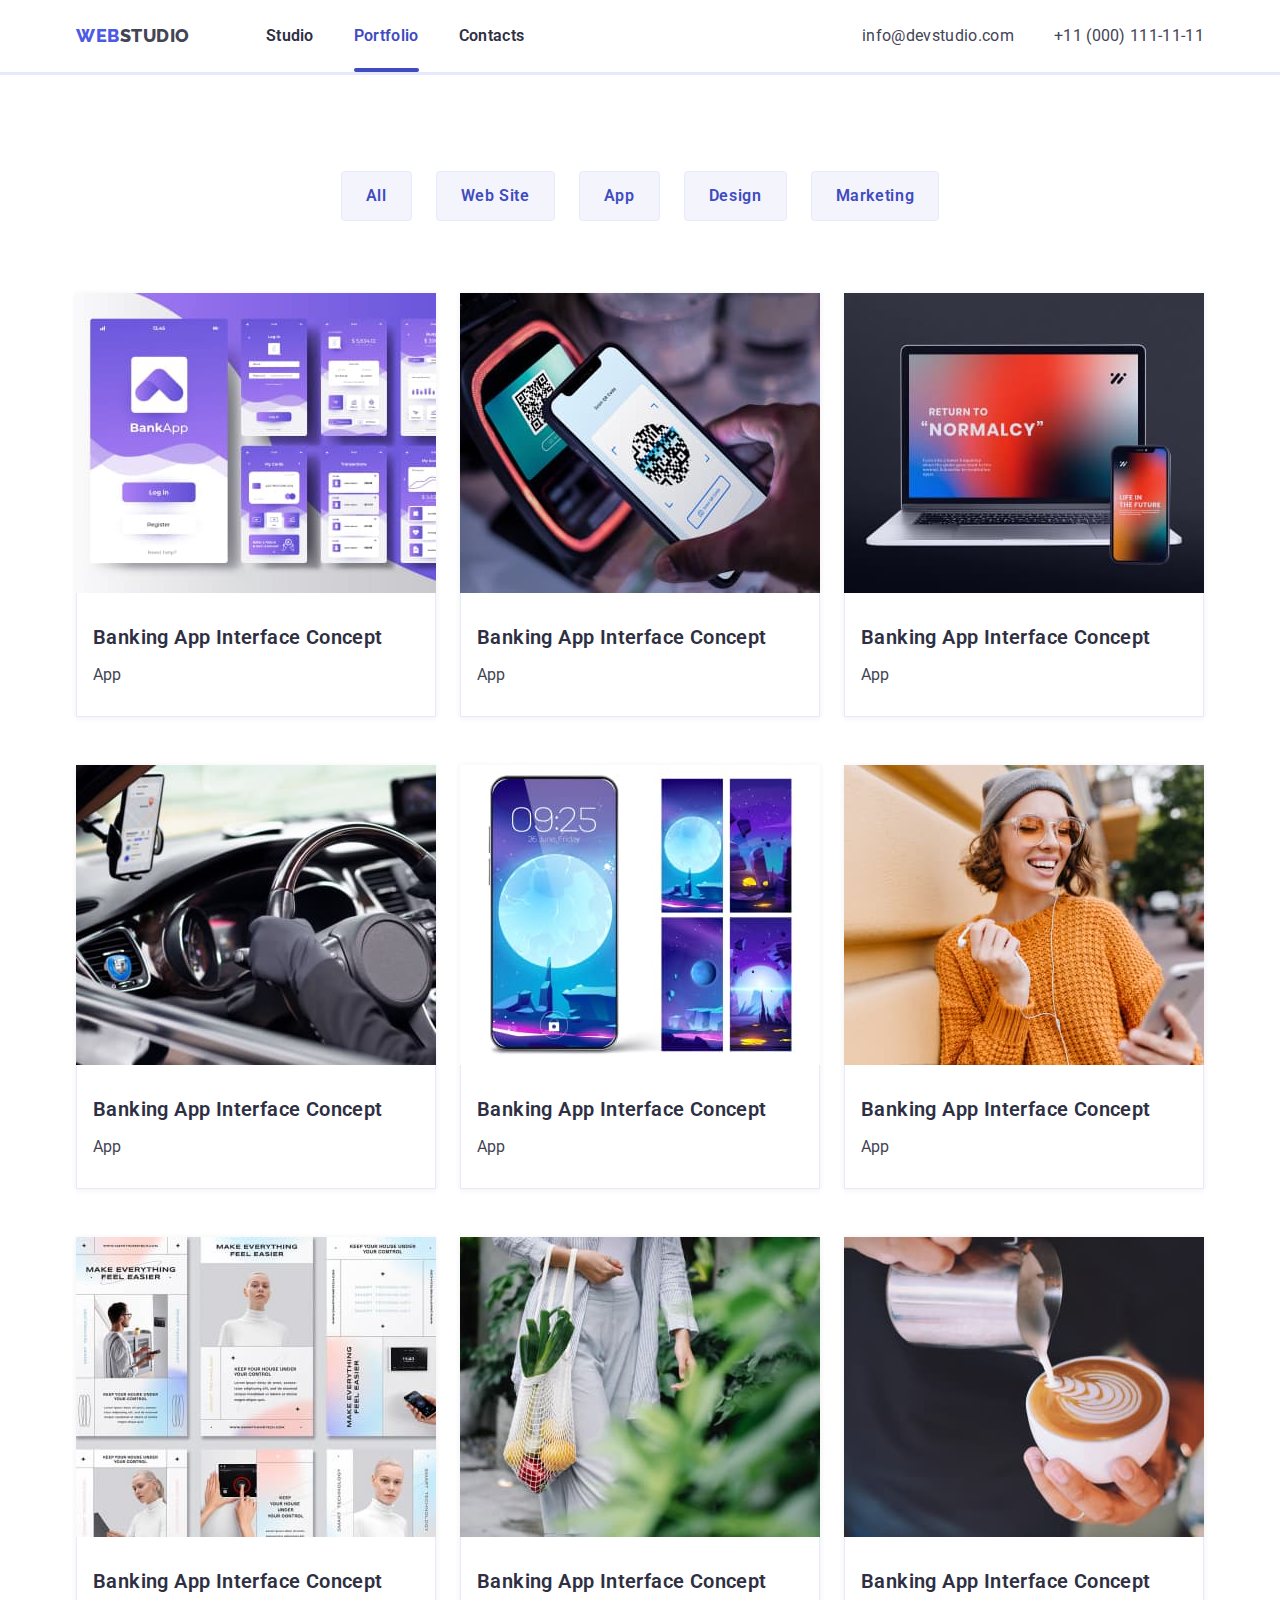
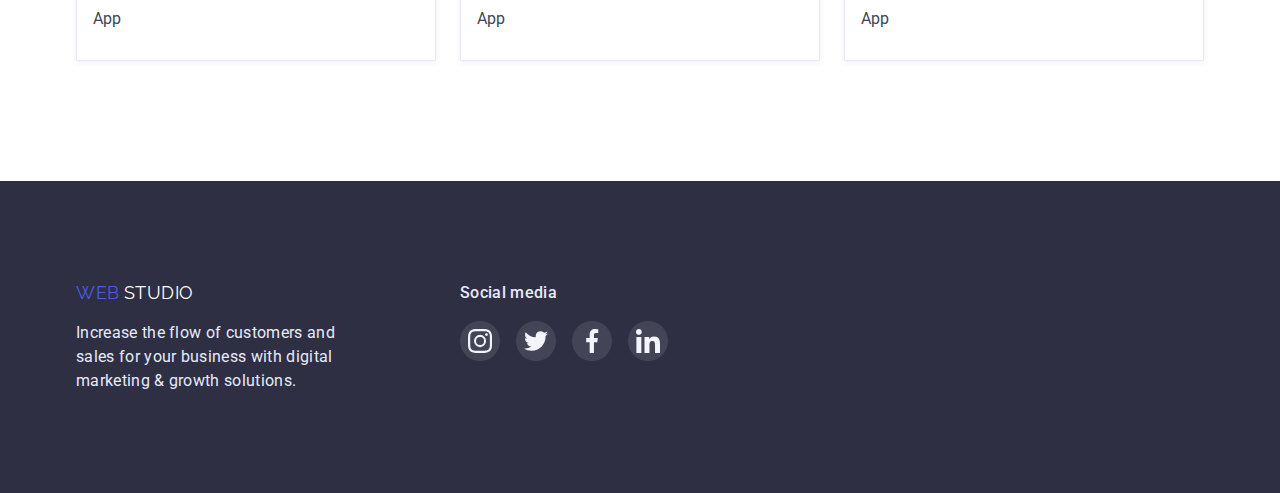
==== portfolio.html @ e3a9d089 "d" ====
<!DOCTYPE html>
<html lang="en">
  <head>
    <meta charset="UTF-8" />
    <meta http-equiv="X-UA-Compatible" content="IE=edge" />
    <meta name="viewport" content="width=device-width, initial-scale=1.0" />
    <title>Document</title>
    

    <link rel="preconnect" href="https://fonts.googleapis.com" />
    <link rel="preconnect" href="https://fonts.gstatic.com" crossorigin />
    <link
      href="https://fonts.googleapis.com/css2?family=Raleway:wght@800&family=Roboto:wght@400;500;700;900&display=swap"
      rel="stylesheet"
    />
    <link
      rel="stylesheet"
      href="https://cdnjs.cloudflare.com/ajax/libs/modern-normalize/1.1.0/modern-normalize.min.css"
    />
    <link rel="stylesheet" href="./css/styles.css" />
  </head>
  <body>
    <header class="header">
      <div class="container container-flex">
        <nav class="header-navigation">
          <a class="header-logo link" href="./index.html">
            <span class="logo-web">Web</span>
            <span class="logo-studio">Studio</span></a
          >

          <ul class="header-list list">
            <li class="header-item">
              <a class="header-link link" href="./index.html">Studio</a>
            </li>
            <li class="header-item">
              <a class="header-link link current" href="./portfolio.html"
                >Portfolio</a
              >
            </li>
            <li class="header-item">
              <a class="header-link link" href="">Contacts</a>
            </li>
          </ul>
        </nav>
        <ul class="contacts-list list">
          <li>
            <a class="header-mail link" href="mailto:info@devstudio.com"
              >info@devstudio.com</a
            >
          </li>
          <li>
            <a class="header-tel link" href="tel:+110001111111"
              >+11 (000) 111-11-11</a
            >
          </li>
        </ul>
      </div>
    </header>
    <main>
      <section class="prtf-card">
        <div class="container">
          <h1 class="visually-hidden">Examples of webstudio work</h1>
          <ul class="button-list">
            <li><button type="button" class="button">All</button></li>
            <li><button type="button" class="button">Web Site</button></li>
            <li><button type="button" class="button">App</button></li>
            <li><button type="button" class="button">Design</button></li>
            <li><button type="button" class="button">Marketing</button></li>
          </ul>

          <ul class="list card-list">
            <li class="list-element">
              <a href="#" class="link cards">
                <div class="overlay">
                  <img
                    src="./images2/bankingappinterfaceconcept.jpg"
                    alt="Banking App Interface Concept"
                    width="360"
                  />

                  <p class="about-overlay">
                    14 Stylish and User-Friendly App Design Concepts · Task
                    Manager App · Calorie Tracker App · Exotic Fruit Ecommerce
                    App · Cloud Storage App
                  </p>
                </div>
                <div class="borders">
                  <h2 class="list-headlines">Banking App Interface Concept</h2>
                  <p class="paragraphes-portfolio">App</p>
                </div>
              </a>
            </li>
            <li class="list-element">
              <a href="#" class="link cards">
                <div class="overlay">
                  <img
                    src="./images2/two.jpg"
                    alt="Banking App Interface Concept"
                    width="360"
                  />

                  <p class="about-overlay">
                    14 Stylish and User-Friendly App Design Concepts · Task
                    Manager App · Calorie Tracker App · Exotic Fruit Ecommerce
                    App · Cloud Storage App
                  </p>
                </div>
                <div class="borders">
                  <h2 class="list-headlines">Banking App Interface Concept</h2>
                  <p class="paragraphes-portfolio">App</p>
                </div>
              </a>
            </li>
            <li class="list-element">
              <a href="#" class="link cards">
                <div class="overlay">
                  <img
                    src="./images2/meditaionapp.jpg"
                    alt="Banking App Interface Concept"
                    width="360"
                  />

                  <p class="about-overlay">
                    14 Stylish and User-Friendly App Design Concepts · Task
                    Manager App · Calorie Tracker App · Exotic Fruit Ecommerce
                    App · Cloud Storage App
                  </p>
                </div>
                <div class="borders">
                  <h2 class="list-headlines">Banking App Interface Concept</h2>
                  <p class="paragraphes-portfolio">App</p>
                </div>
              </a>
            </li>
            <li class="list-element">
              <a href="#" class="link cards">
                <div class="overlay">
                  <img
                    src="./images2/taxiservice.jpg"
                    alt="Banking App Interface Concept"
                    width="360"
                  />

                  <p class="about-overlay">
                    14 Stylish and User-Friendly App Design Concepts · Task
                    Manager App · Calorie Tracker App · Exotic Fruit Ecommerce
                    App · Cloud Storage App
                  </p>
                </div>
                <div class="borders">
                  <h2 class="list-headlines">Banking App Interface Concept</h2>
                  <p class="paragraphes-portfolio">App</p>
                </div>
              </a>
            </li>
            <li class="list-element">
              <a href="#" class="link cards">
                <div class="overlay">
                  <img
                    src="./images2/screenillustrations.jpg"
                    alt="Banking App Interface Concept"
                    width="360"
                  />

                  <p class="about-overlay">
                    14 Stylish and User-Friendly App Design Concepts · Task
                    Manager App · Calorie Tracker App · Exotic Fruit Ecommerce
                    App · Cloud Storage App
                  </p>
                </div>
                <div class="borders">
                  <h2 class="list-headlines">Banking App Interface Concept</h2>
                  <p class="paragraphes-portfolio">App</p>
                </div>
              </a>
            </li>
            <li class="list-element">
              <a href="#" class="link cards">
                <div class="overlay">
                  <img
                    src="./images2/onlinecourses.jpg"
                    alt="Banking App Interface Concept"
                    width="360"
                  />

                  <p class="about-overlay">
                    14 Stylish and User-Friendly App Design Concepts · Task
                    Manager App · Calorie Tracker App · Exotic Fruit Ecommerce
                    App · Cloud Storage App
                  </p>
                </div>
                <div class="borders">
                  <h2 class="list-headlines">Banking App Interface Concept</h2>
                  <p class="paragraphes-portfolio">App</p>
                </div>
              </a>
            </li>
            <li class="list-element">
              <a href="#" class="link cards">
                <div class="overlay">
                  <img
                    src="./images2/instagramstoriesconcept.jpg"
                    alt="Banking App Interface Concept"
                    width="360"
                  />

                  <p class="about-overlay">
                    14 Stylish and User-Friendly App Design Concepts · Task
                    Manager App · Calorie Tracker App · Exotic Fruit Ecommerce
                    App · Cloud Storage App
                  </p>
                </div>
                <div class="borders">
                  <h2 class="list-headlines">Banking App Interface Concept</h2>
                  <p class="paragraphes-portfolio">App</p>
                </div>
              </a>
            </li>
            <li class="list-element">
              <a href="#" class="link cards">
                <div class="overlay">
                  <img
                    src="./images2/organicfood.jpg"
                    alt="Banking App Interface Concept"
                    width="360"
                  />

                  <p class="about-overlay">
                    14 Stylish and User-Friendly App Design Concepts · Task
                    Manager App · Calorie Tracker App · Exotic Fruit Ecommerce
                    App · Cloud Storage App
                  </p>
                </div>
                <div class="borders">
                  <h2 class="list-headlines">Banking App Interface Concept</h2>
                  <p class="paragraphes-portfolio">App</p>
                </div>
              </a>
            </li>
            <li class="list-element">
              <a href="#" class="link cards">
                <div class="overlay">
                  <img
                    src="./images2/freshcoffee.jpg"
                    alt="Banking App Interface Concept"
                    width="360"
                  />

                  <p class="about-overlay">
                    14 Stylish and User-Friendly App Design Concepts · Task
                    Manager App · Calorie Tracker App · Exotic Fruit Ecommerce
                    App · Cloud Storage App
                  </p>
                </div>
                <div class="borders">
                  <h2 class="list-headlines">Banking App Interface Concept</h2>
                  <p class="paragraphes-portfolio">App</p>
                </div>
              </a>
            </li>
          </ul>
        </div>
      </section>
    </main>
    <footer class="footer">
      <div class="container ftr">
        <div class="socaial-one">
          <a class="ftr-logo link" href="./index.html">
            <span class="logo-web">Web</span>
            <span class="logo-studio logo-studio-footer">Studio</span></a
          >

          <p class="footer-content">
            Increase the flow of customers and sales for your business with
            digital marketing & growth solutions.
          </p>
        </div>

        <div class="socaial-two">
          <span class="social-media">Social media</span>
          <ul class="ftr-soc-list list">
            <li class="ftr-soc-item">
              <a href="" class="ftr-soc-link link">
                <svg class="svg-ftr" width="24" height="24">
                  <use href="./images/symbol-defs.svg#icon-instagram"></use>
                </svg>
              </a>
            </li>
            <li class="ftr-soc-item">
              <a href="" class="ftr-soc-link link">
                <svg class="svg-ftr" width="24" height="24">
                  <use href="./images/symbol-defs.svg#icon-twitter"></use>
                </svg>
              </a>
            </li>
            <li class="ftr-soc-item">
              <a href="" class="ftr-soc-link link">
                <svg class="svg-ftr" width="24" height="24">
                  <use href="./images/symbol-defs.svg#icon-facebook"></use>
                </svg>
              </a>
            </li>
            <li class="ftr-soc-item">
              <a href="" class="ftr-soc-link link">
                <svg class="svg-ftr" width="24" height="24">
                  <use href="./images/symbol-defs.svg#icon-linkedin"></use>
                </svg>
              </a>
            </li>
          </ul>
        </div>
      </div>
    </footer>
  </body>
</html>
---- css/styles.css ----
* {
  box-sizing: border-box;
}
:root {
  --primary-text-color: #2e2f42;
  --secondary-text-color: #434455;
  --dark-text-color: #8f95a5;
  --primary-button-color: #4d5ae5;
  --secondary-button-color: #404bbf;
  --white-color: #fff;
  --primary-font-family: "Roboto", sans-serif;
  --logo-font: "Raleway", sans-serif;
  --footer-text-color: #e7e9fc;
  --back-button-color: #f4f4fd;
  --soc-bg-color: #4d5ae5;
}
body {
  color: var(--primary-text-color);
  font-family: var(--primary-font-family);
}
h1,
h2,
h3,
h4,
h5,
h6,
p {
  margin-top: 0;
}

.link {
  text-decoration: none;
}

/* card list portfolio */
.card-list {
  display: flex;
  flex-wrap: wrap;
  gap: 48px 24px;

  text-decoration: none;
}

.list-element {
  display: block;
  max-width: 100%;
  height: auto;
}

.cards {
  display: block;
  box-shadow: 0px 1px 6px rgba(46, 47, 66, 0.08);
}
.cards:hover,
.cards:focus {
  box-shadow: 0px 1px 6px rgba(46, 47, 66, 0.08),
    0px 1px 1px rgba(46, 47, 66, 0.16), 0px 2px 1px rgba(46, 47, 66, 0.08);
}
.overlay {
  position: relative;
  overflow: hidden;
}
.about-overlay {
  position: absolute;

  top: 0;
  left: 0;
  width: 100%;
  height: 100%;

  padding-top: 40px;
  padding-right: 32px;
  padding-left: 32px;
  font-weight: 400;
  font-size: 16px;
  line-height: 1.5;
  letter-spacing: 0.02em;
  color: #f4f4fd;

  transform: translateY(100%);
  transition: transform 250ms cubic-bezier(0.4, 0, 0.2, 1);

  background-color: #4d5ae5;
}
.cards:hover .about-overlay,
.cards:focus .about-overlay {
  transform: translateY(0);
}

.borders {
  border: 1px solid var(--footer-text-color);
  border-top: none;
  padding-top: 32px;
  padding-left: 16px;
  padding-bottom: 32px;
}

.list {
  list-style: none;
  margin: 0;
  padding: 0;
}

.header {
  border-bottom: solid var(--footer-text-color);
}
.name-stuff {
  text-align: center;
  padding-top: 32px;
  padding-bottom: 32px;

  background-color: var(--white-color);
  box-shadow: 0px 1px 6px rgba(46, 47, 66, 0.08),
    0px 1px 1px rgba(46, 47, 66, 0.16), 0px 2px 1px rgba(46, 47, 66, 0.08);
}
.stuff-soc-list {
  display: flex;
  justify-content: center;
  gap: 24px;
}
.stuff-soc-item {
  width: 40px;
  height: 40px;
}
/* width="64" height="64" */
.stuff-soc-link {
  width: 100%;
  height: 100%;
  background-color: var(--soc-bg-color);
  border-radius: 50%;
  display: flex;
  align-items: center;
  justify-content: center;
  transition: background-color 250ms cubic-bezier(0.4, 0, 0.2, 1);
}

.stuff-soc-link:hover {
  background-color: var(--secondary-button-color);
}

.our-stuff-section {
  background-color: var(--back-button-color);
  padding-top: 120px;
  padding-bottom: 72px;
}

.our-work {
  font-weight: 700;
  font-size: 36px;
  line-height: 1.11;
  /* identical to box height, or 111% */

  text-align: center;
  letter-spacing: 0.02em;
  text-transform: capitalize;

  /* NAVY BLUE */
  padding-bottom: 120px;
  margin-bottom: 0;
}
.work {
  padding-bottom: 0;
  margin-bottom: 72px;
}
.working {
  padding-top: 0;
  margin-bottom: 72px;
}
.customers-section {
  padding-top: 130px;
  padding-bottom: 120px;
}
.customers-headline {
  font-weight: 700;
  font-size: 36px;
  line-height: 1.11;
  /* identical to box height, or 111% */

  text-align: center;
  letter-spacing: 0.02em;
  margin-bottom: 72px;
}
.customers {
  display: flex;
  gap: 24px;
}

.customers-list {
  width: calc((100%-120px / 6));
  height: 88px;
}
.customers-link {
  width: 100%;
  height: 100%;
  border: 1px solid #8e8f99;
  border-radius: 4px;
  display: flex;
  align-items: center;
  justify-content: center;
  color: #8e8f99;
}
.customers-icon {
  fill: currentColor;
  transition: fill 250ms cubic-bezier(0.4, 0, 0.2, 1);
}
.customers-link:hover .customers-icon {
  fill: #404bbf;
}

.customers-link:hover {
  border-color: var(--secondary-button-color);
}

.our-team {
  display: flex;
  gap: 24px;
}

.container {
  margin-left: auto;
  margin-right: auto;
  padding-left: 15px;
  padding-right: 15px;
  width: 1158px;
}
.container-flex {
  display: flex;
  align-items: center;
}

.header-logo,
.header-link,
.header-tel,
.header-tel {
  padding-top: 24px;
  padding-bottom: 24px;
  display: inline-block;
}
.header-link {
  font-weight: 600;
  font-size: 16px;
  line-height: 1.5;
  letter-spacing: 0.02em;
  color: var(--primary-text-color);
  position: relative;
  transition: color 250ms cubic-bezier(0.4, 0, 0.2, 1);
}
.current {
  color: #404bbf;
}
.header-link.current::after {
  content: "";
  position: absolute;
  width: 100%;
  background-color: #404bbf;
  height: 4px;
  left: 0;
  bottom: 0;
  border-radius: 2px;
}
.header-link:hover,
.header-link:focus {
  color: var(--secondary-button-color);
}

.header-list {
  display: flex;
  gap: 40px;
}

.contacts-list {
  display: flex;
  margin-left: auto;
  align-items: center;
}

.logo-studio.logo-studio-footer {
  color: var(--white-color);
}
img {
  display: block;
}
.visually-hidden {
  position: absolute;
  white-space: nowrap;
  width: 1px;
  height: 1px;
  overflow: hidden;
  border: 0;
  padding: 0;
  clip: rect(0 0 0 0);
  clip-path: inset(50%);
  margin: -1px;
}
.prtf-card {
  padding-top: 96px;

  padding-bottom: 120px;
}

.header-logo {
  font-weight: 800;
  font-family: Raleway;
  margin-left: auto;
  margin-right: auto;
  display: flex;
  margin-right: 76px;
}

.logo-web {
  font-size: 18px;
  line-height: 1.33;
  /* identical to box height, or 133% */

  align-items: center;
  letter-spacing: 0.03em;
  text-transform: uppercase;

  /* IRIS */

  color: var(--primary-button-color);
}
.logo-studio {
  font-size: 18px;
  line-height: 1.33;
  /* identical to box height, or 133% */

  align-items: center;
  letter-spacing: 0.03em;
  text-transform: uppercase;

  /* IRIS */

  color: var(--secondary-text-color);
}

.header-navigation {
  display: flex;
  align-items: center;
}

.header-mail {
  margin-right: 40px;
  transition: color 250ms cubic-bezier(0.4, 0, 0.2, 1);

  font-weight: 400;
  font-size: 16px;
  line-height: 1.5;
  letter-spacing: 0.02em;
  color: var(--secondary-text-color);
}
.header-mail:hover {
  color: var(--secondary-button-color);
}
.header-tel {
  font-weight: 400;
  font-size: 16px;
  line-height: 1.5;
  letter-spacing: 0.02em;

  color: var(--secondary-text-color);
}
.header-tel:hover {
  color: var(--secondary-button-color);
}
.our-skills {
  font-weight: 500;
  font-size: 20px;
  line-height: 1.2;
  /* identical to box height, or 120% */

  letter-spacing: 0.02em;
}
.our-stuff {
  font-weight: 500;
  font-size: 20px;
  line-height: 1.2;

  text-align: center;
  letter-spacing: 0.02em;
  margin-bottom: 8px;
}
.paragraphes {
  margin-bottom: 0;
  font-weight: 400;
  font-size: 16px;
  line-height: 1.5;
  /* or 150% */

  letter-spacing: 0.02em;

  max-width: 264px;

  width: 264px;

  /* SLATE */
}
.pr {
  margin-bottom: 8px;
  font-weight: 400;
  font-size: 16px;
  line-height: 1.5;
  /* or 150% */

  letter-spacing: 0.02em;

  max-width: 264px;

  width: 264px;
}
.paragraphes-portfolio {
  color: var(--secondary-text-color);
  margin-bottom: 0;
}
.skills {
  margin-top: 8px;
  margin-bottom: 8px;
}
.our-team-section {
  padding-top: 120px;
  padding-bottom: 120px;
}

.svg-item {
  display: flex;
  align-items: center;
  justify-content: center;
  height: 112px;
  background-color: #f4f4fd;
}

.list-skills {
  display: flex;
  gap: 24px;
  /* margin-top: 120px; */
}
/* .list-skills-item:nth-child(1)::before {
  content: "";
  display: inline-block;
  width: 264px;
  height: 112px;
  background-image: url(../our-skills/antenna1.svg);
  background-repeat: no-repeat;
  background-position: center;
  background-color: #f4f4fd;
}
.list-skills-item:nth-child(2)::before {
  content: "";
  display: inline-block;
  width: 264px;
  height: 112px;
  background-image: url(../our-skills/clock1.svg);
  background-repeat: no-repeat;
  background-position: center;
  background-color: #f4f4fd;
}
.list-skills-item:nth-child(3)::before {
  content: "";
  display: inline-block;
  width: 264px;
  height: 112px;
  background-image: url(../our-skills/diagram1.svg);
  background-repeat: no-repeat;
  background-position: center;
  background-color: #f4f4fd;
}
.list-skills-item:nth-child(4)::before {
  content: "";
  display: inline-block;
  width: 264px;
  height: 112px;
  background-image: url(../our-skills/astronaut.svg);
  background-repeat: no-repeat;
  background-position: center;
  background-color: #f4f4fd;
} */
.svg-skills {
  width: 264px;
  height: 112px;
  background-color: #f4f4fd;
  display: flex;
  align-items: center;
  justify-content: center;
}

.button {
  font-weight: 600;
  font-size: 16px;
  line-height: 1.5;
  align-items: center;
  letter-spacing: 0.04em;
  color: var(--secondary-button-color);
  background: var(--back-button-color);
  cursor: pointer;
  border-radius: 4px;
  border: 1px solid var(--footer-text-color);
  padding-top: 12px;
  padding-right: 24px;
  padding-bottom: 12px;
  padding-left: 24px;
  transition: background-color, color, border-color, box-shadow,
    250ms cubic-bezier(0.4, 0, 0.2, 1);
}
.button:hover,
.button:focus {
  background-color: var(--secondary-button-color);
  color: var(--white-color);
  border-color: #404bbf;
  box-shadow: 0px 1px 6px rgba(46, 47, 66, 0.08),
    0px 1px 1px rgba(46, 47, 66, 0.16), 0px 2px 1px rgba(46, 47, 66, 0.08);
}
.backdrop {
  position: fixed;
  transition: 250ms cubic-bezier(0.4, 0, 0.2, 1);
  opacity: 1;

  top: 0;
  left: 0;
  width: 100%;
  height: 100%;

  background-color: rgba(46, 47, 66, 0.4);
}
.backdrop.is-hidden {
  opacity: 0;
  pointer-events: none;
}
.modal {
  position: absolute;
  top: 50%;
  left: 50%;
  transform: translate(-50%, -50%) scale(1);
  transition: 250ms cubic-bezier(0.4, 0, 0.2, 1);

  width: 408px;
  background-color: #fcfcfc;
  border-radius: 4px;
  padding: 72px 24px 24px;
}

.close {
  position: absolute;
  top: 24px;
  right: 24px;
  width: 24px;
  height: 24px;
  border: 1px solid rgba(0, 0, 0, 0.1);
  border-radius: 50%;
  display: flex;
  align-items: center;
  justify-content: center;
  cursor: pointer;
  color: #000000;
  transition: background-color, 250ms cubic-bezier(0.4, 0, 0.2, 1);
}
.close-svg {
  fill: currentColor;
  transition: fill, 250ms cubic-bezier(0.4, 0, 0.2, 1);
}
.close:hover .close-svg {
  fill: #fff;
}
.close:hover {
  background-color: #404bbf;
}
.modal-title {
  margin-bottom: 14px;
  font-weight: 500;
  font-size: 16px;
  line-height: 1.5;
  /* identical to box height, or 150% */

  text-align: center;
  letter-spacing: 0.02em;

  /* NAVY BLUE */

  color: #2e2f42;
}
.label-inp {
  font-weight: 400;
  font-size: 12px;
  line-height: 1.16;
  letter-spacing: 0.01em;
  color: #8e8f99;
}
.modal-field {
  text-align: left;
  margin-bottom: 8px;
}
.modal-field:nth-last-child(3) {
  margin-bottom: 16px;
}

.modal-input {
  width: 100%;
  height: 40px;
  background-color: transparent;
  border: 1px solid rgba(33, 33, 33, 0.2);
  border-radius: 4px;
  padding: 0px 0px 0px 38px;

  font-weight: 400;
  font-size: 12px;
  line-height: 1.33;
  /* identical to box height, or 133% */

  letter-spacing: 0.04em;

  /* LIGHT SLATE */

  color: rgba(117, 117, 117, 0.5);
  outline: transparent;
}

.modal-input:focus {
  border-color: #4d5ae5;
}
.modal-input:focus + .input-svg {
  fill: #404bbf;
}

.input-wrap {
  position: relative;
}
.input-svg {
  position: absolute;
  left: 19px;
  top: 14px;
  fill: #2e2f42;
}

.modal-comment::placeholder {
  font-weight: 400;
  font-size: 12px;
  line-height: 1.33;
  letter-spacing: 0.04em;
  color: rgba(117, 117, 117, 0.5);
}
.modal-comment {
  padding-top: 8px;
  padding-left: 16px;
  width: 100%;
  height: 120px;
  color: rgba(117, 117, 117, 0.5);

  border: 1px solid rgba(33, 33, 33, 0.2);
  background-color: transparent;
  border-radius: 4px;
  outline: transparent;
  resize: none;
}
.modal-comment:focus {
  border-color: #4d5ae5;
}
.modal-comment:focus::placeholder {
  color: transparent;
}
.label-inp {
  display: inline-block;
  margin-bottom: 4px;
}
.check-text {
  font-weight: 400;
  font-size: 12px;
  line-height: 1.33;
  /* identical to box height, or 133% */

  letter-spacing: 0.04em;

  color: #757575;
  display: flex;
  margin-bottom: 24px;
}
.check-text:hover,
.check-text:focus {
  color: #4d5ae5;
}
.sp {
  display: inline;
}

.check-text .ch2 {
  width: 16px;
  height: 16px;
  border: 2px solid #000000;
  border-radius: 3px;
  display: flex;
  align-items: center;
  justify-content: center;
  fill: transparent;
  margin-right: 8px;
}

.privacy:checked + .check-text .ch2 {
  fill: #f4f4fd;
  background-color: #404bbf;
  border: none;
}
.link-privacy {
  font-weight: 400;
  font-size: 12px;
  line-height: 1.33;
  /* identical to box height, or 133% */

  letter-spacing: 0.04em;

  color: #4d5ae5;
}
.button-submit {
  padding: 16px 64px 16px 64px;
  margin: 0 auto;
  display: flex;
  border: transparent;
  border-radius: 4px;
  box-shadow: 0px 4px 4px rgba(0, 0, 0, 0.15);
  font-family: inherit;
  font-weight: 500;
  font-size: 16px;
  line-height: 1.5;
  letter-spacing: 0.04em;
  background: #4d5ae5;
  color: #ffffff;
  cursor: pointer;
  transition: background-color, color, border-color, box-shadow,
    250ms cubic-bezier(0.4, 0, 0.2, 1);
}

.button-submit:hover {
  background-color: var(--secondary-button-color);
  color: var(--white-color);
  border-color: #404bbf;
  box-shadow: 0px 1px 6px rgba(46, 47, 66, 0.08),
    0px 1px 1px rgba(46, 47, 66, 0.16), 0px 2px 1px rgba(46, 47, 66, 0.08);
}

.button-list {
  justify-content: center;
  display: flex;
  gap: 24px;
  list-style: none;
  margin-top: 0;
  margin-bottom: 72px;
  padding-left: 0;
}

.list-headlines {
  font-weight: 600;
  font-size: 20px;
  line-height: 1.2;
  letter-spacing: 0.02em;
  color: var(--primary-text-color);
}

.headlines-section {
  text-align: center;
  padding-top: 188px;
  padding-bottom: 180px;
  margin: 0 auto;
}
.headlines-section {
  background-image: linear-gradient(
      rgba(46, 47, 66, 0.7),
      rgba(46, 47, 66, 0.7)
    ),
    url(../images/hero-bg.jpg);
  max-width: 1440px;
  background-repeat: no-repeat;
  background-position: center;
  background-size: cover;
}

.first-headlines {
  font-weight: 600;
  font-size: 56px;
  line-height: 1.07;
  letter-spacing: 0.02em;
  margin-bottom: 48px;
  color: var(--white-color);
  max-width: 494px;
  margin-left: auto;
  margin-right: auto;
}
/* card list index html */
.card-list-index {
  display: flex;
  gap: 24px;
}
.btn {
  font-family: inherit;
  font-weight: 600;
  font-size: 16px;
  line-height: 1.18;
  display: flex;
  align-items: center;
  letter-spacing: 0.04em;
  background: var(--primary-button-color);
  color: var(--white-color);
  cursor: pointer;
  border-radius: 4px;
  margin: 0 auto;
  padding: 15px 31px;
  border-color: transparent;
  transition: background-color 250ms cubic-bezier(0.4, 0, 0.2, 1);
}
.btn:hover {
  background-color: var(--secondary-button-color);
}

.footer {
  background-color: var(--primary-text-color);
  color: var(--footer-text-color);
  padding-top: 100px;
  padding-bottom: 100px;
  box-shadow: 0px 4px 4px rgba(0, 0, 0, 0.15);
}

.ftr-logo {
  font-family: Raleway;

  display: inline-block;
  margin-bottom: 16px;
  /* margin-right: 269px; */
}
.footer-content {
  font-weight: 400;
  font-size: 16px;
  line-height: 1.5;
  /* or 150% */

  letter-spacing: 0.02em;

  /* CORNFLOWER */

  max-width: 264px;
  margin-bottom: 0;
}
.ftr {
  display: flex;
}
.socaial-one {
  margin-right: 120px;
}

.social-media {
  display: block;

  display: inline-block;

  font-weight: 500;
  font-size: 16px;
  line-height: 1.5;
  /* identical to box height, or 150% */

  letter-spacing: 0.02em;
  margin-bottom: 16px;
}

.ftr-soc-list {
  display: flex;
  gap: 16px;

  /* justify-content: center; */
  margin-left: auto;
}
.ftr-soc-item {
  width: 40px;
  height: 40px;
  border-radius: 50%;
}
.ftr-soc-link {
  width: 40px;
  height: 40px;
  display: flex;
  border-radius: 50%;
  align-items: center;
  justify-content: center;
  background-color: rgba(255, 255, 255, 0.1);
  transition: background-color 250ms cubic-bezier(0.4, 0, 0.2, 1);
}

.ftr-soc-link:hover {
  background-color: #31d0aa;
}
.input-footer {
  display: block;
  margin-right: 24px;
  padding-left: 16px;
  width: 264px;
  height: 40px;
  border: 1px solid rgba(255, 255, 255, 0.3);
  border-radius: 4px;
  outline: transparent;
  background-color: inherit;
  font-weight: 400;
  font-size: 12px;
  line-height: 2;
  letter-spacing: 0.04em;
  color: rgba(255, 255, 255, 0.6);
}
.div4{
  margin-left: auto;
}

.sub-label {
  display: block;

  display: inline-block;

  font-weight: 500;
  font-size: 16px;
  line-height: 1.5;
  /* identical to box height, or 150% */

  letter-spacing: 0.02em;
  margin-bottom: 16px;
}

.button-subscribe {
  display: inline-flex;
  align-items: center;
  padding-left: 24px;
  padding-top: 8px;
  padding-bottom: 8px;
  padding-right: 24px;
  font-weight: 500;
  font-size: 16px;
  line-height: 1.5;
  letter-spacing: 0.04em;
  color: #ffffff;
  background: #4d5ae5;
  border: transparent;
  border-radius: 4px;
  cursor: pointer;
  transition: background-color, color, border-color, box-shadow,
    250ms cubic-bezier(0.4, 0, 0.2, 1);
}
.button-subscribe::after {
  content: "";
  width: 24px;
  height: 20px;
  background-image: url(../images/icon-send.svg);
  background-repeat: no-repeat;
  background-size: contain;
  margin-left: 16px;
}
.button-subscribe:hover {
  background-color: var(--secondary-button-color);
  color: var(--white-color);
  border-color: #404bbf;
  box-shadow: 0px 1px 6px rgba(46, 47, 66, 0.08),
    0px 1px 1px rgba(46, 47, 66, 0.16), 0px 2px 1px rgba(46, 47, 66, 0.08);
}
.form {
  display: flex;
}
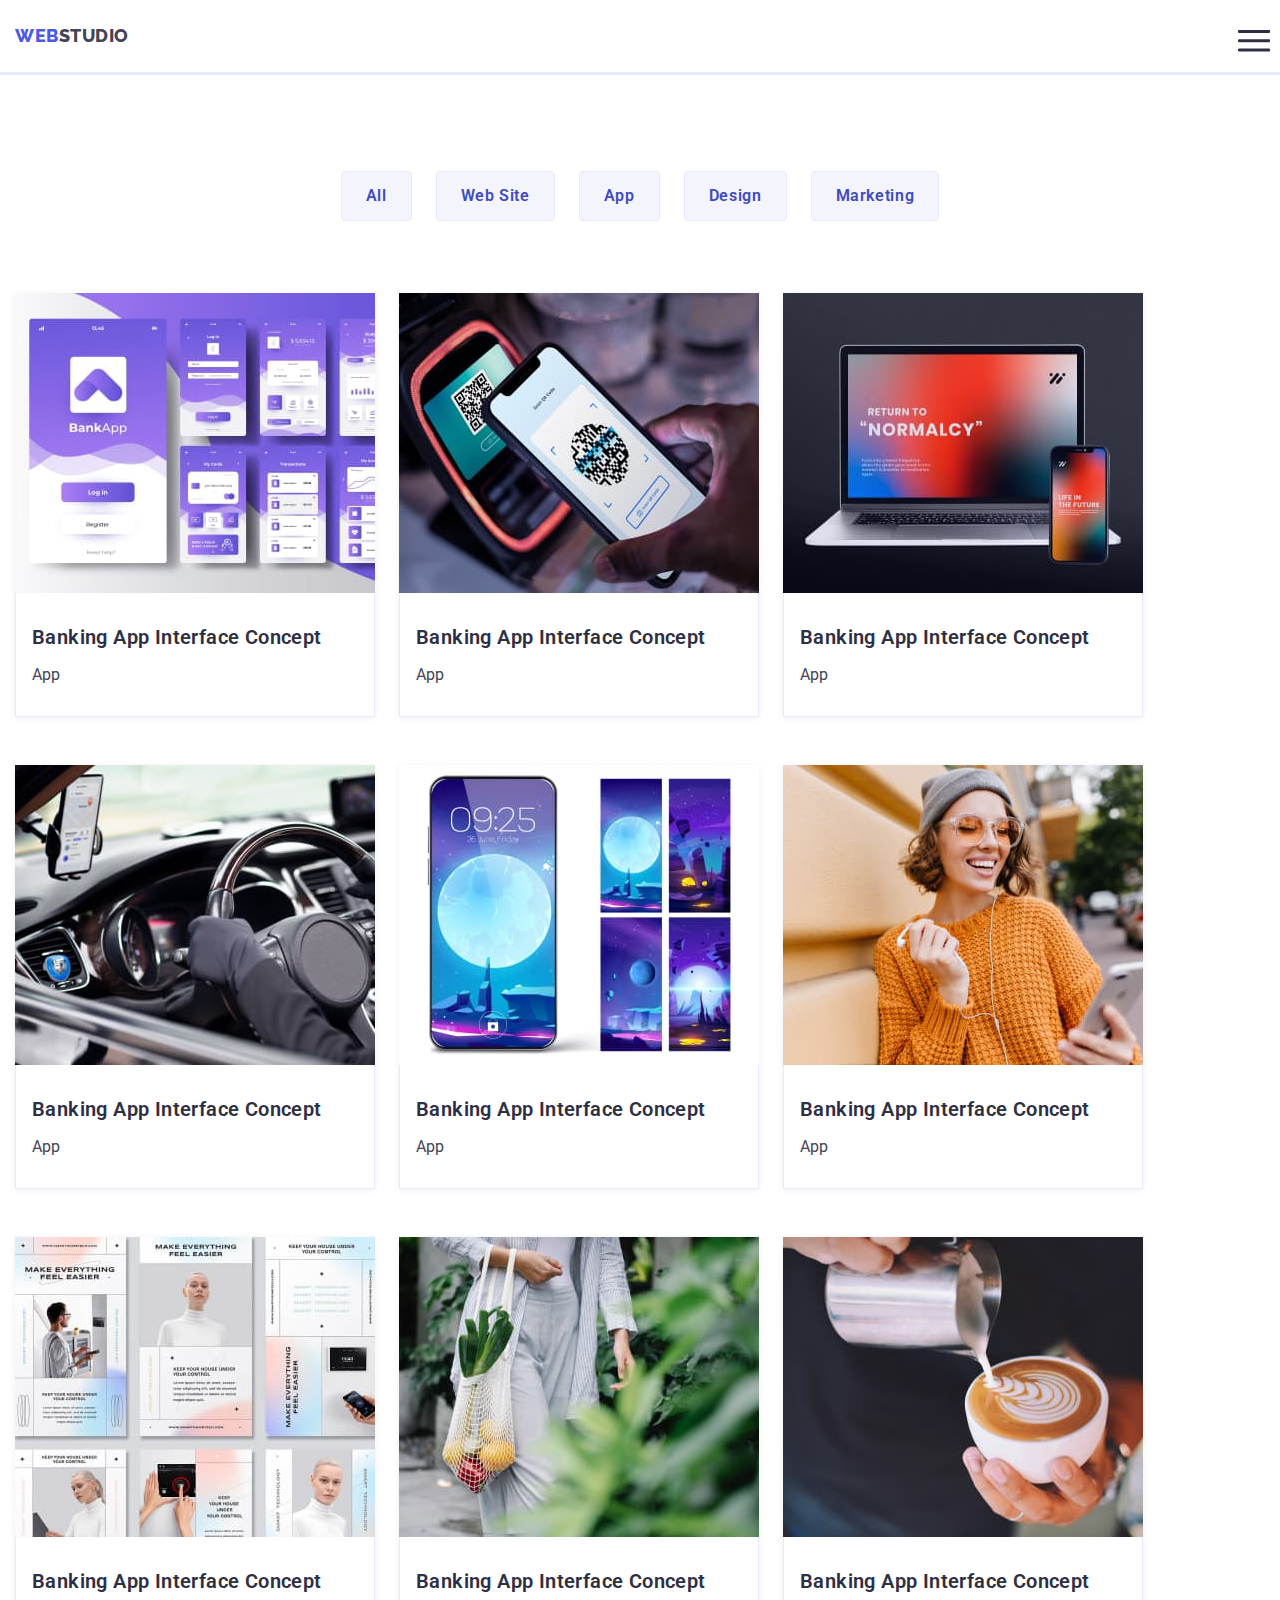
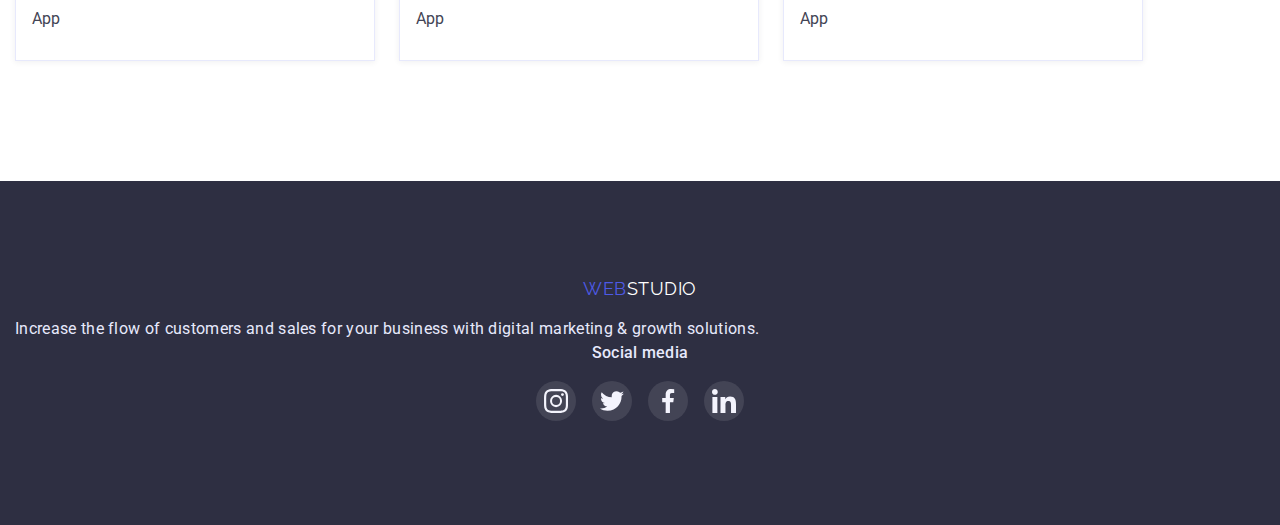
==== commit 1c90d90c: "r" ====
--- a/portfolio.html
+++ b/portfolio.html
@@ -30,30 +30,107 @@
 
           <ul class="header-list list">
             <li class="header-item">
-              <a class="header-link link" href="./index.html">Studio</a>
+              <a class="header-link link current" href="./index.html">Studio</a>
             </li>
             <li class="header-item">
-              <a class="header-link link current" href="./portfolio.html"
-                >Portfolio</a
-              >
+              <a class="header-link link" href="./portfolio.html">Portfolio</a>
             </li>
             <li class="header-item">
               <a class="header-link link" href="">Contacts</a>
             </li>
           </ul>
         </nav>
-        <ul class="contacts-list list">
-          <li>
-            <a class="header-mail link" href="mailto:info@devstudio.com"
-              >info@devstudio.com</a
-            >
-          </li>
-          <li>
-            <a class="header-tel link" href="tel:+110001111111"
-              >+11 (000) 111-11-11</a
-            >
-          </li>
-        </ul>
+
+        <!-- <div class="div-tab-cont"> -->
+          <ul class="contacts-list list">
+            <li class="item-cont">
+              <a class="header-mail link" href="mailto:info@devstudio.com"
+                >info@devstudio.com</a
+              >
+            </li>
+            <li class="item-cont">
+              <a class="header-tel link" href="tel:+110001111111"
+                >+11 (000) 111-11-11</a
+              >
+            </li>
+          </ul>
+        <!-- </div> -->
+
+        <button data-menu-open type="button" class="menu-open">
+          <svg class="menu-open-icon" width="32" height="22">
+            <use href="./images/symbol-defs.svg#menu-btn"></use>
+          </svg>
+        </button>
+        <div class="mob-menu is-hidden" data-menu>
+          <div class="container">
+            <div class="div1">
+              <button data-menu-close type="button" class="menu-close">
+                <svg class="menu-close-icon" width="8" height="8">
+                  <use href="./images/symbol-defs.svg#icon-close-black"></use>
+                </svg>
+              </button>
+              <ul class="mob-menu-list list">
+                <li class="mob-menu-item">
+                  <a class="mob-menu-link link" href="./index.html"
+                    >Studio</a
+                  >
+                </li>
+                <li class="mob-menu-item">
+                  <a class="mob-menu-link link curlink" href="./portfolio.html"
+                    >Portfolio</a
+                  >
+                </li>
+                <li class="mob-menu-item">
+                  <a class="link mob-menu-link" href="">Contacts</a>
+                </li>
+              </ul>
+            </div>
+            <div class="div2">
+              <ul class="mob-menu-contacts-list list">
+                <li class="mob-menu-item-cont">
+                  <a class="mob-menu-tel link" href="tel:+110001111111"
+                    >+11 (000) 111-11-11</a
+                  >
+                </li>
+                <li class="mob-menu-item-cont">
+                  <a class="mob-menu-mail link" href="mailto:info@devstudio.com"
+                    >info@devstudio.com</a
+                  >
+                </li>
+              </ul>
+              <ul class="mob-soc-list list">
+                <li class="mob-soc-item">
+                  <a href="" class="mob-soc-link link">
+                    <svg class="mob-soc-icon" width="24" height="24">
+                      <use href="./images/symbol-defs.svg#icon-instagram"></use>
+                    </svg>
+                  </a>
+                </li>
+                <li class="mob-soc-item">
+                  <a href="" class="mob-soc-link link">
+                    <svg class="mob-soc-icon" width="24" height="24">
+                      <use href="./images/symbol-defs.svg#icon-twitter"></use>
+                    </svg>
+                  </a>
+                </li>
+                <li class="mob-soc-item">
+                  <a href="" class="mob-soc-link link">
+                    <svg class="mob-soc-icon" width="24" height="24">
+                      <use href="./images/symbol-defs.svg#icon-facebook"></use>
+                    </svg>
+                  </a>
+                </li>
+                <li class="mob-soc-item">
+                  <a href="" class="mob-soc-link link">
+                    <svg class="mob-soc-icon" width="24" height="24">
+                      <use href="./images/symbol-defs.svg#icon-linkedin"></use>
+                    </svg>
+                  </a>
+                </li>
+              </ul>
+            </div>
+          </div>
+        </div>
       </div>
     </header>
     <main>
--- a/css/styles.css
+++ b/css/styles.css
@@ -1,6 +1,7 @@
 * {
   box-sizing: border-box;
 }
+
 :root {
   --primary-text-color: #2e2f42;
   --secondary-text-color: #434455;
@@ -31,6 +32,9 @@
 .link {
   text-decoration: none;
 }
+.no-scroll{
+  overflow: hidden;
+}
 
 /* card list portfolio */
 .card-list {
@@ -104,7 +108,151 @@
 .header {
   border-bottom: solid var(--footer-text-color);
 }
+.menu-open{
+
+  display: block;
+  width: 32px;
+  height: 22px;
+  background-color:transparent;
+  border: transparent;
+  padding: 5px;
+  
+  
+}
+.menu-open-icon{
+
+stroke: #2E2F42;
+}
+.menu-close{
+margin-left: auto;
+margin-bottom: 16px;
+  display: flex;
+  align-items: center;
+  justify-content: center;
+
+
+  width: 24px;
+  height: 24px;
+  background: #E7E9FC;
+border: 1px solid rgba(0, 0, 0, 0.1);
+border-radius: 50%;
+
+}
+.mob-menu{
+
+  transition: 250ms cubic-bezier(0.4, 0, 0.2, 1);
+
+  padding-left: 40px;
+  padding-top: 40px;
+  padding-bottom: 40px;
+  padding-right: 40px;
+  top:0;
+  left: 0;
+  position:fixed;
+  z-index: 1;
+  width: 100vw;
+  height: 100vh;
+  background-color:#FFFFFF;
+}
+.mob-menu.is-hidden{
+  opacity: 0;
+  pointer-events: none;
+}
+.mob-menu > .container{
+  width: 100%;
+  padding: 0;
+  height: 100%;
+  display: flex;
+  flex-direction: column;
+  justify-content: space-between;
+  overflow: auto;
+}
+
+.mob-menu-item {
+  margin-bottom: 40px;
+}
+.mob-menu-link {
+  font-weight: 700;
+font-size: 36px;
+line-height: 1.11;
+/* identical to box height, or 111% */
+
+letter-spacing: 0.02em;
+text-transform: capitalize;
+
+/* NAVY BLUE */
+
+color: #2E2F42;
+
+}
+.curlink{
+  font-weight: 700;
+  font-size: 36px;
+  line-height: 1.11;
+  letter-spacing: 0.02em;
+  text-transform: capitalize;
+color: #4D5AE5;
+
+  
+
+}
+.mob-menu-contacts-list {
+  margin-bottom: 48px;
+}
+.mob-menu-item-cont {
+  margin-bottom: 40px;
+}
+.mob-menu-tel {
+  font-weight: 600;
+font-size: 36px;
+line-height: 1.11;
+/* identical to box height, or 111% */
+letter-spacing: 0.01em;
+text-transform: capitalize;
+color: #4D5AE5;
+
+}
+.mob-menu-mail {
+  font-weight: 500;
+font-size: 20px;
+line-height: 1.20;
+/* identical to box height, or 120% */
+
+letter-spacing: 0.02em;
+
+/* SLATE */
+
+color: #434455;
+
+}
+
+.mob-soc-list {
+  display: flex;
+  gap: 56px;
+}
+.mob-soc-item {
+  width: 40px;
+  height: 40px;
+}
+.mob-soc-link {
+  width: 100%;
+  height: 100%;
+  display: flex;
+  align-items: center;
+  justify-content: center;
+  
+  border-radius: 50%;
+  background-color: #4D5AE5;
+}
+
+
+
+
+
+
+
 .name-stuff {
+  width: 264px;
   text-align: center;
   padding-top: 32px;
   padding-bottom: 32px;
@@ -113,6 +261,10 @@
   box-shadow: 0px 1px 6px rgba(46, 47, 66, 0.08),
     0px 1px 1px rgba(46, 47, 66, 0.16), 0px 2px 1px rgba(46, 47, 66, 0.08);
 }
+/* .li-mob {
+  display: block;
+  width: 100%;
+} */
 .stuff-soc-list {
   display: flex;
   justify-content: center;
@@ -141,10 +293,16 @@
 .our-stuff-section {
   background-color: var(--back-button-color);
   padding-top: 120px;
-  padding-bottom: 72px;
-}
+  padding-bottom: 128px;
+}
+
+/* ---------OUR-WORK---------- */
 
 .our-work {
+  display: none;
+}
+
+.work {
   font-weight: 700;
   font-size: 36px;
   line-height: 1.11;
@@ -155,20 +313,23 @@
   text-transform: capitalize;
 
   /* NAVY BLUE */
-  padding-bottom: 120px;
-  margin-bottom: 0;
-}
-.work {
+
+  color: #2e2f42;
+
   padding-bottom: 0;
   margin-bottom: 72px;
 }
-.working {
+/* .working {
   padding-top: 0;
   margin-bottom: 72px;
-}
+} */
+/* .card-list-index {
+  display: flex;
+  gap: 24px;
+} */
 .customers-section {
-  padding-top: 130px;
-  padding-bottom: 120px;
+  padding-top: 96px;
+  padding-bottom: 96px;
 }
 .customers-headline {
   font-weight: 700;
@@ -182,11 +343,16 @@
 }
 .customers {
   display: flex;
-  gap: 24px;
+  flex-wrap: wrap;
+  gap: 16px;
+  row-gap: 72px;
+  /* column-gap: 16px; */
 }
 
 .customers-list {
-  width: calc((100%-120px / 6));
+  width: calc((100%-16px) / 2);
+
+  /* width: calc((100%-120px) / 6); */
   height: 88px;
 }
 .customers-link {
@@ -213,7 +379,9 @@
 
 .our-team {
   display: flex;
-  gap: 24px;
+  flex-wrap: wrap;
+  justify-content: center;
+  row-gap: 72px;
 }
 
 .container {
@@ -221,64 +389,43 @@
   margin-right: auto;
   padding-left: 15px;
   padding-right: 15px;
-  width: 1158px;
+  /* width: 1158px; */
 }
 .container-flex {
   display: flex;
   align-items: center;
+  justify-content: space-between;
 }
 
 .header-logo,
-.header-link,
-.header-tel,
-.header-tel {
+.header-link {
   padding-top: 24px;
   padding-bottom: 24px;
   display: inline-block;
 }
-.header-link {
-  font-weight: 600;
-  font-size: 16px;
-  line-height: 1.5;
-  letter-spacing: 0.02em;
-  color: var(--primary-text-color);
-  position: relative;
-  transition: color 250ms cubic-bezier(0.4, 0, 0.2, 1);
-}
-.current {
-  color: #404bbf;
-}
-.header-link.current::after {
-  content: "";
-  position: absolute;
-  width: 100%;
-  background-color: #404bbf;
-  height: 4px;
-  left: 0;
-  bottom: 0;
-  border-radius: 2px;
-}
-.header-link:hover,
-.header-link:focus {
-  color: var(--secondary-button-color);
-}
-
 .header-list {
-  display: flex;
-  gap: 40px;
-}
-
-.contacts-list {
-  display: flex;
-  margin-left: auto;
-  align-items: center;
-}
+  display: none;
+}
+
+
+.header-navigation {
+  display: flex;
+  align-items: center;
+}
+.contacts-list{
+  display: none;
+}
+
+
 
 .logo-studio.logo-studio-footer {
   color: var(--white-color);
 }
 img {
   display: block;
+  max-width: 100%;
+  width: auto;
+  height: auto;
 }
 .visually-hidden {
   position: absolute;
@@ -334,35 +481,9 @@
   color: var(--secondary-text-color);
 }
 
-.header-navigation {
-  display: flex;
-  align-items: center;
-}
-
-.header-mail {
-  margin-right: 40px;
-  transition: color 250ms cubic-bezier(0.4, 0, 0.2, 1);
-
-  font-weight: 400;
-  font-size: 16px;
-  line-height: 1.5;
-  letter-spacing: 0.02em;
-  color: var(--secondary-text-color);
-}
-.header-mail:hover {
-  color: var(--secondary-button-color);
-}
-.header-tel {
-  font-weight: 400;
-  font-size: 16px;
-  line-height: 1.5;
-  letter-spacing: 0.02em;
-
-  color: var(--secondary-text-color);
-}
-.header-tel:hover {
-  color: var(--secondary-button-color);
-}
+
+
+
 .our-skills {
   font-weight: 500;
   font-size: 20px;
@@ -382,20 +503,20 @@
 }
 .paragraphes {
   margin-bottom: 0;
-  font-weight: 400;
+  font-weight: 500;
   font-size: 16px;
   line-height: 1.5;
   /* or 150% */
 
   letter-spacing: 0.02em;
 
-  max-width: 264px;
-
-  width: 264px;
-
   /* SLATE */
+
+  color: #434455;
 }
 .pr {
+  margin-right: auto;
+  margin-left: auto;
   margin-bottom: 8px;
   font-weight: 400;
   font-size: 16px;
@@ -413,27 +534,34 @@
   margin-bottom: 0;
 }
 .skills {
-  margin-top: 8px;
+  font-weight: 700;
+  font-size: 36px;
+  line-height: 1.11;
+  /* identical to box height, or 111% */
+
+  text-align: center;
+  letter-spacing: 0.02em;
+  text-transform: capitalize;
+
+  /* NAVY BLUE */
+
+  color: #2e2f42;
+  /* margin-top: 8px; */
   margin-bottom: 8px;
 }
 .our-team-section {
-  padding-top: 120px;
-  padding-bottom: 120px;
+  padding-top: 96px;
+  padding-bottom: 96px;
 }
 
 .svg-item {
-  display: flex;
-  align-items: center;
-  justify-content: center;
-  height: 112px;
-  background-color: #f4f4fd;
-}
-
-.list-skills {
-  display: flex;
-  gap: 24px;
-  /* margin-top: 120px; */
-}
+  display: none;
+}
+
+/* display: flex; */
+/* gap: 24px; */
+/* margin-top: 120px; */
+
 /* .list-skills-item:nth-child(1)::before {
   content: "";
   display: inline-block;
@@ -509,6 +637,7 @@
   box-shadow: 0px 1px 6px rgba(46, 47, 66, 0.08),
     0px 1px 1px rgba(46, 47, 66, 0.16), 0px 2px 1px rgba(46, 47, 66, 0.08);
 }
+/* ----------------MODAL---------------- */
 .backdrop {
   position: fixed;
   transition: 250ms cubic-bezier(0.4, 0, 0.2, 1);
@@ -753,39 +882,49 @@
 }
 
 .headlines-section {
+  padding-top: 112px;
+  /* padding-left: 54px;
+  padding-right: 56px; */
+  padding-bottom: 112px;
+  margin: 0 auto;
   text-align: center;
-  padding-top: 188px;
-  padding-bottom: 180px;
-  margin: 0 auto;
 }
 .headlines-section {
   background-image: linear-gradient(
       rgba(46, 47, 66, 0.7),
       rgba(46, 47, 66, 0.7)
     ),
-    url(../images/hero-bg.jpg);
-  max-width: 1440px;
+    url(../images/mobile-back.jpg);
   background-repeat: no-repeat;
   background-position: center;
   background-size: cover;
 }
 
+@media (min-device-pixel-ratio: 2),
+  (min-resolution: 192dpi),
+  (min-resolution: 2dppx) {
+  .headlines-section {
+    background-image: linear-gradient(
+      rgba(46, 47, 66, 0.7),
+      rgba(46, 47, 66, 0.7)
+    ),
+    url(../images/mobile-back-2x.jpg);
+  }
+}
+
 .first-headlines {
   font-weight: 600;
-  font-size: 56px;
-  line-height: 1.07;
-  letter-spacing: 0.02em;
-  margin-bottom: 48px;
+  font-size: 36px;
+  line-height: 1.11;
+  letter-spacing: 0.02em;
+  margin-bottom: 72px;
   color: var(--white-color);
-  max-width: 494px;
+  max-width: 318px;
   margin-left: auto;
   margin-right: auto;
 }
 /* card list index html */
-.card-list-index {
-  display: flex;
-  gap: 24px;
-}
+
 .btn {
   font-family: inherit;
   font-weight: 600;
@@ -810,42 +949,48 @@
 .footer {
   background-color: var(--primary-text-color);
   color: var(--footer-text-color);
-  padding-top: 100px;
-  padding-bottom: 100px;
+  padding-top: 96px;
+  padding-bottom: 104px;
   box-shadow: 0px 4px 4px rgba(0, 0, 0, 0.15);
 }
 
 .ftr-logo {
   font-family: Raleway;
 
-  display: inline-block;
+  display: flex;
+  justify-content: center;
   margin-bottom: 16px;
   /* margin-right: 269px; */
 }
 .footer-content {
+  margin-bottom: 0;
   font-weight: 400;
-  font-size: 16px;
-  line-height: 1.5;
-  /* or 150% */
-
-  letter-spacing: 0.02em;
-
-  /* CORNFLOWER */
-
-  max-width: 264px;
-  margin-bottom: 0;
-}
-.ftr {
-  display: flex;
-}
-.socaial-one {
-  margin-right: 120px;
+font-size: 16px;
+line-height: 1.5;
+/* or 150% */
+
+letter-spacing: 0.02em;
+
+/* CORNFLOWER */
+
+color: #E7E9FC;
+}
+.soc-tab{
+  padding: 0 65px;
+
+}
+
+.social-one {
+  /* margin-right: 120px; */
+  margin-bottom: 72px;
+}
+.social-two{
+  margin-bottom: 72px;
 }
 
 .social-media {
-  display: block;
-
-  display: inline-block;
+  display: flex;
+  justify-content: center;
 
   font-weight: 500;
   font-size: 16px;
@@ -860,7 +1005,7 @@
   display: flex;
   gap: 16px;
 
-  /* justify-content: center; */
+  justify-content: center;
   margin-left: auto;
 }
 .ftr-soc-item {
@@ -884,9 +1029,10 @@
 }
 .input-footer {
   display: block;
-  margin-right: 24px;
+  /* margin-right: 24px; */
+  margin-bottom: 16px;
   padding-left: 16px;
-  width: 264px;
+  width: 100%;
   height: 40px;
   border: 1px solid rgba(255, 255, 255, 0.3);
   border-radius: 4px;
@@ -898,14 +1044,13 @@
   letter-spacing: 0.04em;
   color: rgba(255, 255, 255, 0.6);
 }
-.div4{
+.div4 {
   margin-left: auto;
 }
 
 .sub-label {
-  display: block;
-
-  display: inline-block;
+  display: flex;
+  justify-content: center;
 
   font-weight: 500;
   font-size: 16px;
@@ -917,13 +1062,14 @@
 }
 
 .button-subscribe {
+  height: 40px;
   display: inline-flex;
   align-items: center;
   padding-left: 24px;
   padding-top: 8px;
   padding-bottom: 8px;
   padding-right: 24px;
-  font-weight: 500;
+  font-weight: 400;
   font-size: 16px;
   line-height: 1.5;
   letter-spacing: 0.04em;
@@ -953,4 +1099,8 @@
 }
 .form {
   display: flex;
-}
+  flex-wrap: wrap;
+  justify-content: center;
+}
+
+/* ------MEDIA--------- */
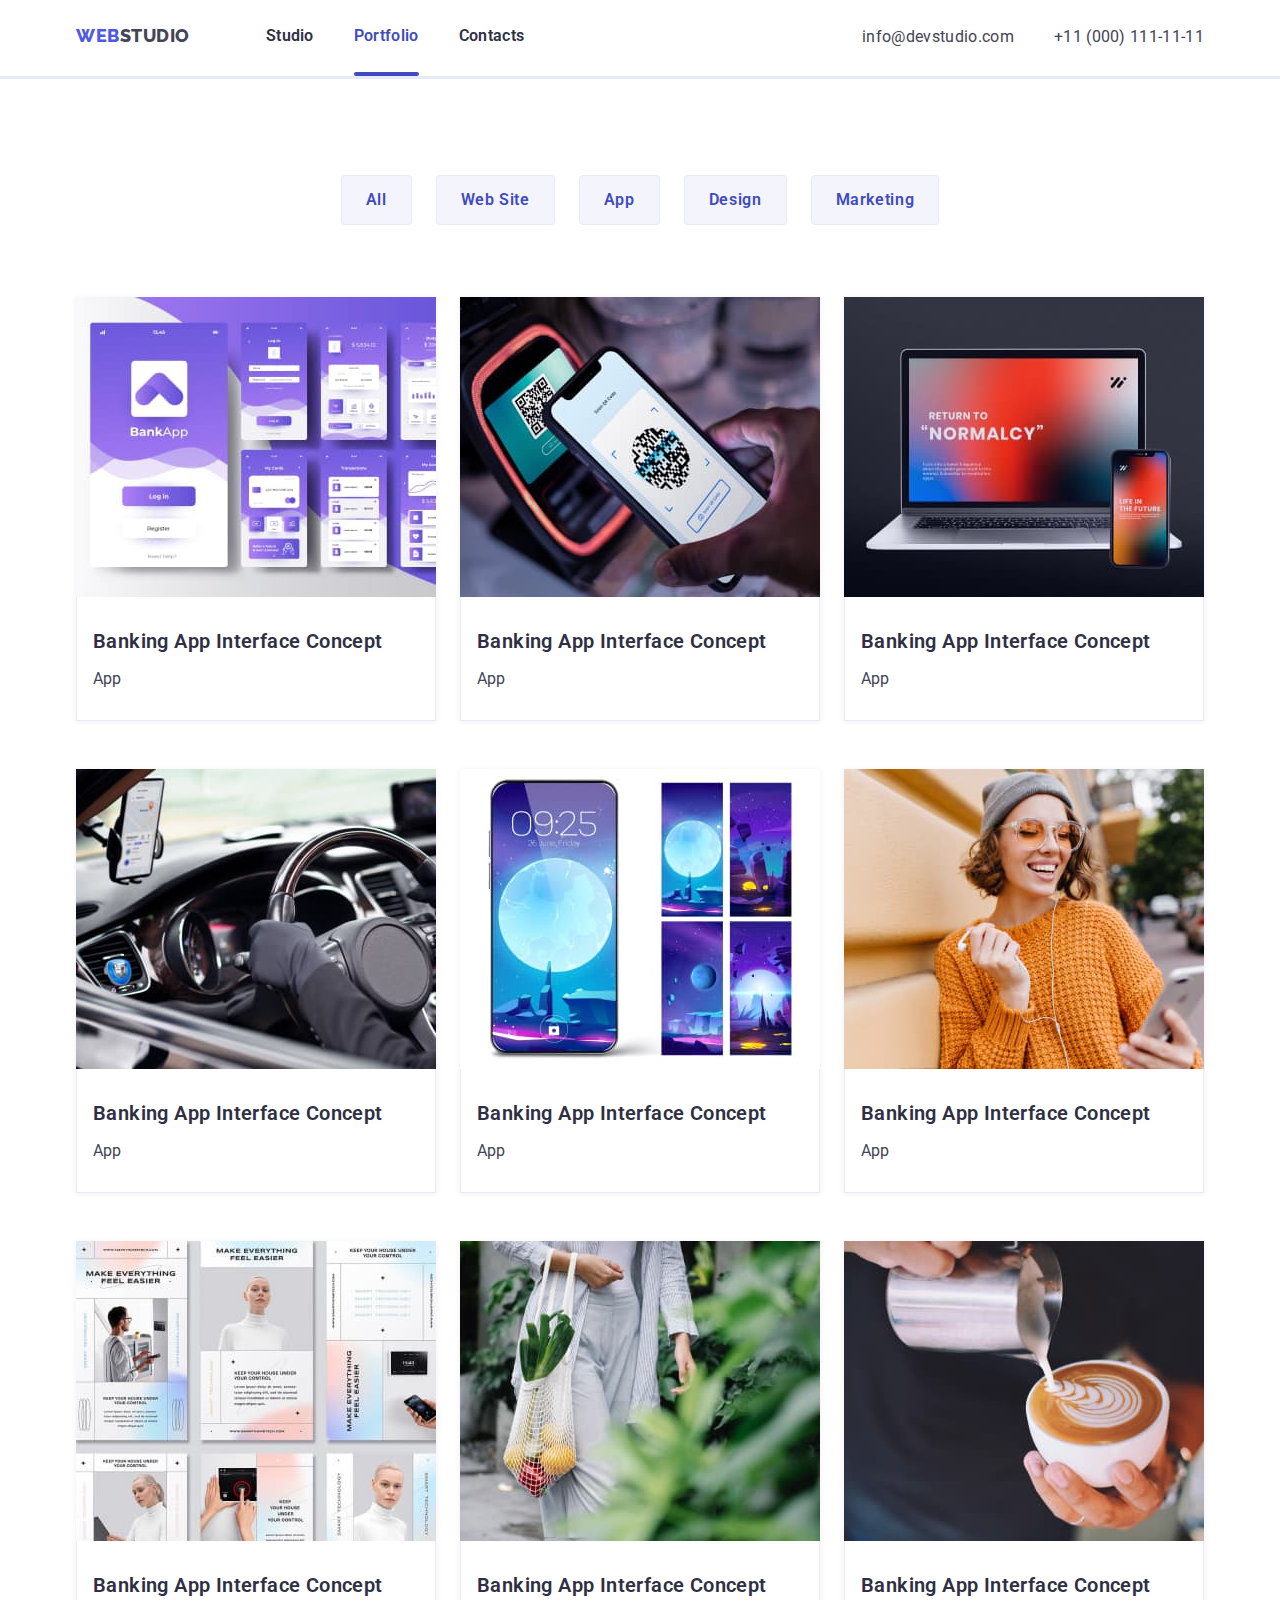
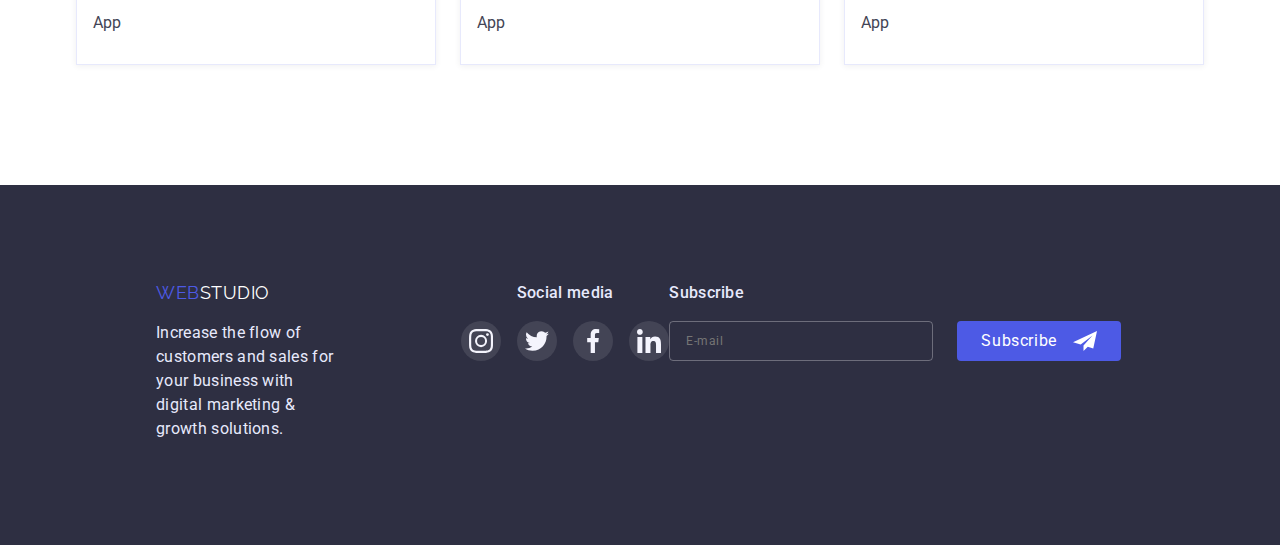
==== commit 14e41739: "r" ====
--- a/portfolio.html
+++ b/portfolio.html
@@ -18,6 +18,9 @@
       href="https://cdnjs.cloudflare.com/ajax/libs/modern-normalize/1.1.0/modern-normalize.min.css"
     />
     <link rel="stylesheet" href="./css/styles.css" />
+    <link rel="stylesheet" href="./css/mobile.css" />
+    <link rel="stylesheet" href="./css/tablet.css" />
+    <link rel="stylesheet" href="./css/desktop.css" />
   </head>
   <body>
     <header class="header">
@@ -30,10 +33,10 @@
 
           <ul class="header-list list">
             <li class="header-item">
-              <a class="header-link link current" href="./index.html">Studio</a>
+              <a class="header-link link " href="./index.html">Studio</a>
             </li>
             <li class="header-item">
-              <a class="header-link link" href="./portfolio.html">Portfolio</a>
+              <a class="header-link link current" href="./portfolio.html">Portfolio</a>
             </li>
             <li class="header-item">
               <a class="header-link link" href="">Contacts</a>
@@ -71,12 +74,12 @@
               </button>
               <ul class="mob-menu-list list">
                 <li class="mob-menu-item">
-                  <a class="mob-menu-link link" href="./index.html"
+                  <a class="mob-menu-link link curlink" href="./index.html"
                     >Studio</a
                   >
                 </li>
                 <li class="mob-menu-item">
-                  <a class="mob-menu-link link curlink" href="./portfolio.html"
+                  <a class="mob-menu-link link" href="./portfolio.html"
                     >Portfolio</a
                   >
                 </li>
@@ -341,50 +344,68 @@
     </main>
     <footer class="footer">
       <div class="container ftr">
-        <div class="socaial-one">
-          <a class="ftr-logo link" href="./index.html">
-            <span class="logo-web">Web</span>
-            <span class="logo-studio logo-studio-footer">Studio</span></a
-          >
-
-          <p class="footer-content">
-            Increase the flow of customers and sales for your business with
-            digital marketing & growth solutions.
-          </p>
+        <div class="soc-tab">
+          <div class="social-one">
+            <a class="ftr-logo link" href="./index.html">
+              <span class="logo-web">Web</span>
+              <span class="logo-studio logo-studio-footer">Studio</span></a
+            >
+
+            <p class="footer-content">
+              Increase the flow of customers and sales for your business with
+              digital marketing & growth solutions.
+            </p>
+          </div>
+
+          <div class="social-two">
+            <span class="social-media">Social media</span>
+            <ul class="ftr-soc-list list">
+              <li class="ftr-soc-item">
+                <a href="" class="ftr-soc-link link">
+                  <svg class="svg-ftr" width="24" height="24">
+                    <use href="./images/symbol-defs.svg#icon-instagram"></use>
+                  </svg>
+                </a>
+              </li>
+              <li class="ftr-soc-item">
+                <a href="" class="ftr-soc-link link">
+                  <svg class="svg-ftr" width="24" height="24">
+                    <use href="./images/symbol-defs.svg#icon-twitter"></use>
+                  </svg>
+                </a>
+              </li>
+              <li class="ftr-soc-item">
+                <a href="" class="ftr-soc-link link">
+                  <svg class="svg-ftr" width="24" height="24">
+                    <use href="./images/symbol-defs.svg#icon-facebook"></use>
+                  </svg>
+                </a>
+              </li>
+              <li class="ftr-soc-item">
+                <a href="" class="ftr-soc-link link">
+                  <svg class="svg-ftr" width="24" height="24">
+                    <use href="./images/symbol-defs.svg#icon-linkedin"></use>
+                  </svg>
+                </a>
+              </li>
+            </ul>
+          </div>
         </div>
-
-        <div class="socaial-two">
-          <span class="social-media">Social media</span>
-          <ul class="ftr-soc-list list">
-            <li class="ftr-soc-item">
-              <a href="" class="ftr-soc-link link">
-                <svg class="svg-ftr" width="24" height="24">
-                  <use href="./images/symbol-defs.svg#icon-instagram"></use>
-                </svg>
-              </a>
-            </li>
-            <li class="ftr-soc-item">
-              <a href="" class="ftr-soc-link link">
-                <svg class="svg-ftr" width="24" height="24">
-                  <use href="./images/symbol-defs.svg#icon-twitter"></use>
-                </svg>
-              </a>
-            </li>
-            <li class="ftr-soc-item">
-              <a href="" class="ftr-soc-link link">
-                <svg class="svg-ftr" width="24" height="24">
-                  <use href="./images/symbol-defs.svg#icon-facebook"></use>
-                </svg>
-              </a>
-            </li>
-            <li class="ftr-soc-item">
-              <a href="" class="ftr-soc-link link">
-                <svg class="svg-ftr" width="24" height="24">
-                  <use href="./images/symbol-defs.svg#icon-linkedin"></use>
-                </svg>
-              </a>
-            </li>
-          </ul>
+        <div class="div4">
+          <form>
+            <label for="email-footer" class="sub-label">Subscribe</label>
+            <div class="form">
+              <input
+                type="email"
+                name="email-footer"
+                class="input-footer"
+                required
+                placeholder="E-mail"
+                id="email-footer"
+              />
+              <button type="submit" class="button-subscribe">Subscribe</button>
+            </div>
+          </form>
         </div>
       </div>
     </footer>
--- a/css/styles.css
+++ b/css/styles.css
@@ -344,6 +344,7 @@
 .customers {
   display: flex;
   flex-wrap: wrap;
+  justify-content: space-between;
   gap: 16px;
   row-gap: 72px;
   /* column-gap: 16px; */
@@ -963,6 +964,7 @@
   /* margin-right: 269px; */
 }
 .footer-content {
+  max-width: 264px;
   margin-bottom: 0;
   font-weight: 400;
 font-size: 16px;
--- a/css/mobile.css
+++ b/css/mobile.css
@@ -0,0 +1,22 @@
+@media screen and (min-width: 428px) and (max-width: 767px) {
+  .container {
+    width: 428px;
+  }
+/* -------MODAL--------- */
+.modal{
+  width: 392PX;
+}
+  .list-skills-item:not(:last-child) {
+    margin-bottom: 72px;
+  }
+
+  .our-stuff-section {
+    padding-top: 96px;
+  }
+  .customers-list {
+    width: calc((100% - 16px) / 2);
+
+    /* width: calc((100%-120px) / 6); */
+    height: 88px;
+  }
+}
--- a/css/tablet.css
+++ b/css/tablet.css
@@ -0,0 +1,217 @@
+@media screen and (min-width: 768px) {
+  .container {
+    width: 768px;
+  }
+  .header > .container {
+    display: flex;
+    align-items: baseline;
+    justify-content: space-between;
+  }
+
+  .menu-open {
+    display: none;
+  }
+  /* ------header------- */
+  .header-list {
+    display: flex;
+    gap: 40px;
+  }
+  .header-link {
+    font-weight: 600;
+    font-size: 16px;
+    line-height: 1.5;
+    letter-spacing: 0.02em;
+    color: var(--primary-text-color);
+    position: relative;
+    transition: color 250ms cubic-bezier(0.4, 0, 0.2, 1);
+  }
+  .current {
+    color: #404bbf;
+  }
+  .header-link.current::after {
+    content: "";
+    position: absolute;
+    width: 100%;
+    background-color: #404bbf;
+    height: 4px;
+    left: 0;
+    bottom: 0;
+    border-radius: 2px;
+  }
+  .header-link:hover,
+  .header-link:focus {
+    color: var(--secondary-button-color);
+  }
+
+  .contacts-list {
+    display: block;
+  }
+
+  .item_cont:not(:last-child) {
+    display: block;
+    margin-bottom: 15px;
+  }
+  .header-mail {
+    transition: color 250ms cubic-bezier(0.4, 0, 0.2, 1);
+    font-weight: 400;
+    font-size: 14px;
+    line-height: 1.5;
+    letter-spacing: 0.02em;
+    color: var(--secondary-text-color);
+  }
+  .header-mail:hover {
+    color: var(--secondary-button-color);
+  }
+  .header-tel {
+    font-weight: 400;
+    font-size: 14px;
+    line-height: 1.5;
+    letter-spacing: 0.02em;
+
+    color: var(--secondary-text-color);
+  }
+  .header-tel:hover {
+    color: var(--secondary-button-color);
+  }
+  /* ______HEADLINE________ */
+  .headlines-section {
+    padding-top: 112px;
+    /* padding-left: 137px; */
+    /* padding-right: 137px; */
+    padding-bottom: 112px;
+    margin: 0 auto;
+    text-align: center;
+
+    background-image: linear-gradient(
+        rgba(46, 47, 66, 0.7),
+        rgba(46, 47, 66, 0.7)
+      ),
+      url(../images/tablet-back.jpg);
+    background-repeat: no-repeat;
+    background-position: center;
+    background-size: cover;
+  }
+
+  @media (min-device-pixel-ratio: 2),
+    (min-resolution: 192dpi),
+    (min-resolution: 2dppx) {
+    .headlines-section {
+      background-image: linear-gradient(
+          rgba(46, 47, 66, 0.7),
+          rgba(46, 47, 66, 0.7)
+        ),
+        url(../images/tablet-back-2x.jpg);
+    }
+  }
+
+  .first-headlines {
+    font-weight: 600;
+    font-size: 56px;
+    line-height: 1.07;
+    letter-spacing: 0.02em;
+    margin-bottom: 40px;
+    color: var(--white-color);
+    max-width: 494px;
+    margin-left: auto;
+    margin-right: auto;
+  }
+  /* -------list-skills-------- */
+  .list-skills-item {
+    margin-bottom: 0;
+  }
+  /* ______OURTEAM________ */
+
+  .our-team {
+    display: flex;
+    flex-wrap: wrap;
+    justify-content: center;
+    gap: 24px;
+    row-gap: 64px;
+  }
+  .skills {
+    font-weight: 700;
+    font-size: 36px;
+    line-height: 1.11;
+    /* identical to box height, or 111% */
+    text-align: left;
+    letter-spacing: 0.02em;
+    text-transform: capitalize;
+
+    /* NAVY BLUE */
+
+    color: #2e2f42;
+    /* margin-top: 8px; */
+    margin-bottom: 8px;
+  }
+  .paragraphes {
+    max-width: 357px;
+  }
+
+  .list-skills {
+    display: flex;
+    flex-wrap: wrap;
+    justify-content: space-between;
+    gap: 24px;
+    row-gap: 72px;
+    /* row-gap: 0; */
+  }
+  .list-skills-item {
+    width: calc((100% - 24px) / 2);
+  }
+
+  .our-stuff-section {
+    padding-bottom: 104px;
+  }
+
+  .li-mob {
+    width: calc((100% - 24px) / 2);
+    /* gap: 24px; */
+    /* row-gap: 64px; */
+    margin-bottom: 0;
+  }
+  .our-stuff-section > .container {
+    padding-left: 108px;
+    padding-right: 108px;
+  }
+  .customers-section > .container {
+    padding-left: 108px;
+    padding-right: 108px;
+  }
+  .customers-list {
+    width: calc((100% - 16px) / 2);
+    height: 88px;
+  }
+  .soc-tab {
+    display: flex;
+    margin-bottom: 72px;
+    padding: 0;
+  }
+  .social-one {
+    padding: 0;
+    margin: 0;
+  }
+  .social-two {
+    margin-bottom: 0;
+    margin-left: 24px;
+  }
+  .sub-label {
+    justify-content: flex-start;
+  }
+  .form {
+    flex-wrap: nowrap;
+    justify-content: flex-start;
+  }
+  .input-footer {
+    margin-right: 24px;
+    width: 264px;
+  }
+
+  .footer > .container {
+    width: 100%;
+    padding-left: 108px;
+    padding-right: 164px;
+  }
+  .ftr-logo {
+    justify-content: flex-start;
+  }
+}
--- a/css/desktop.css
+++ b/css/desktop.css
@@ -0,0 +1,180 @@
+@media screen and (min-width: 1200px) {
+  .container {
+    width: 1158px;
+  }
+  .header-tel,
+  .header-mail {
+    font-size: 16px;
+  }
+
+  /* -------HEADLINE------- */
+  .headlines-section {
+    padding-top: 188px;
+    padding-bottom: 188px;
+    margin: 0 auto;
+    text-align: center;
+
+    background-image: linear-gradient(
+        rgba(46, 47, 66, 0.7),
+        rgba(46, 47, 66, 0.7)
+      ),
+      url(../images/hero-bg.jpg);
+    max-width: 1440px;
+    background-repeat: no-repeat;
+    background-position: center;
+    background-size: cover;
+  }
+  .header-logo,
+  .header-link {
+    padding-top: 24px;
+    padding-bottom: 28px;
+  }
+  .container-flex {
+    justify-content: space-between;
+  }
+  .contacts-list{
+    display: flex;
+  }
+  .item-cont:not(:last-child) {
+    margin-right: 40px;
+  }
+
+  @media (min-device-pixel-ratio: 2),
+    (min-resolution: 192dpi),
+    (min-resolution: 2dppx) {
+    .headlines-section {
+      background-image: linear-gradient(
+          rgba(46, 47, 66, 0.7),
+          rgba(46, 47, 66, 0.7)
+        ),
+        url(../images/hero-bg-2x.jpg);
+    }
+    
+  }
+  .headlines-section{
+  max-width: 1440px;
+
+  }
+  .first-headlines {
+    margin-bottom: 48px;
+  }
+  .our-team-section{
+    padding-top: 120px;
+    padding-bottom: 120px;
+  }
+  .skills {
+    font-weight: 600;
+    font-size: 20px;
+    line-height: 1.2;
+    /* identical to box height, or 120% */
+
+    letter-spacing: 0.02em;
+
+    /* NAVY BLUE */
+
+    color: #2e2f42;
+    margin-top: 8px;
+  }
+  .paragraphes {
+    margin: 0;
+    width: 264px;
+    font-weight: 400;
+    font-size: 16px;
+    line-height: 1.5;
+    /* or 150% */
+
+    letter-spacing: 0.02em;
+
+    /* SLATE */
+
+    color: #434455;
+  }
+  .list-skills {
+    display: flex;
+    flex-wrap: wrap;
+    gap: 24px;
+    /* row-gap: 0; */
+  }
+  .list-skills-item {
+    width: calc((100% - 72px) / 4);
+    /* margin-bottom: 0; */
+  }
+  .svg-item {
+    display: flex;
+    align-items: center;
+    justify-content: center;
+    height: 112px;
+    background-color: #f4f4fd;
+  }
+  .our-work {
+    display: block;
+  }
+  .our-work {
+    font-weight: 700;
+    font-size: 36px;
+    line-height: 1.11;
+    /* identical to box height, or 111% */
+
+    text-align: center;
+    letter-spacing: 0.02em;
+    text-transform: capitalize;
+
+    /* NAVY BLUE */
+    /* padding-top: 120px; */
+
+    padding-bottom: 120px;
+    margin-bottom: 0;
+  }
+
+  .card-list-index {
+    display: flex;
+    gap: 24px;
+  }
+
+  .our-stuff-section {
+    padding-top: 120px;
+    padding-bottom: 120px;
+  }
+  .our-stuff-section > .container {
+    padding: 0;
+  }
+  .li-mob {
+    width: calc((100% - 72px) / 4);
+    /* gap:24px; */
+    margin-bottom: 0;
+  }
+  .customers-section > .container {
+    padding: 0;
+  }
+  .customers-section {
+    padding-top: 120px;
+    padding-bottom: 120px;
+  }
+
+  .customers-list {
+    width: calc((100% - 120px) / 6);
+    height: 88px;
+  }
+  .footer > .container {
+    width: 100%;
+    display: flex;
+    /* padding: 0; */
+    /* padding-left: 0; */
+    /* padding-right: 0; */
+    padding-left: 156px;
+    padding-right: 159px;
+  }
+  .input-footer {
+    margin-bottom: 0;
+    width: 264px;
+  }
+  .soc-tab {
+    margin: 0;
+  }
+  
+
+  .social-two {
+    margin-left: 120px;
+    margin-bottom: 0;
+  }
+}
